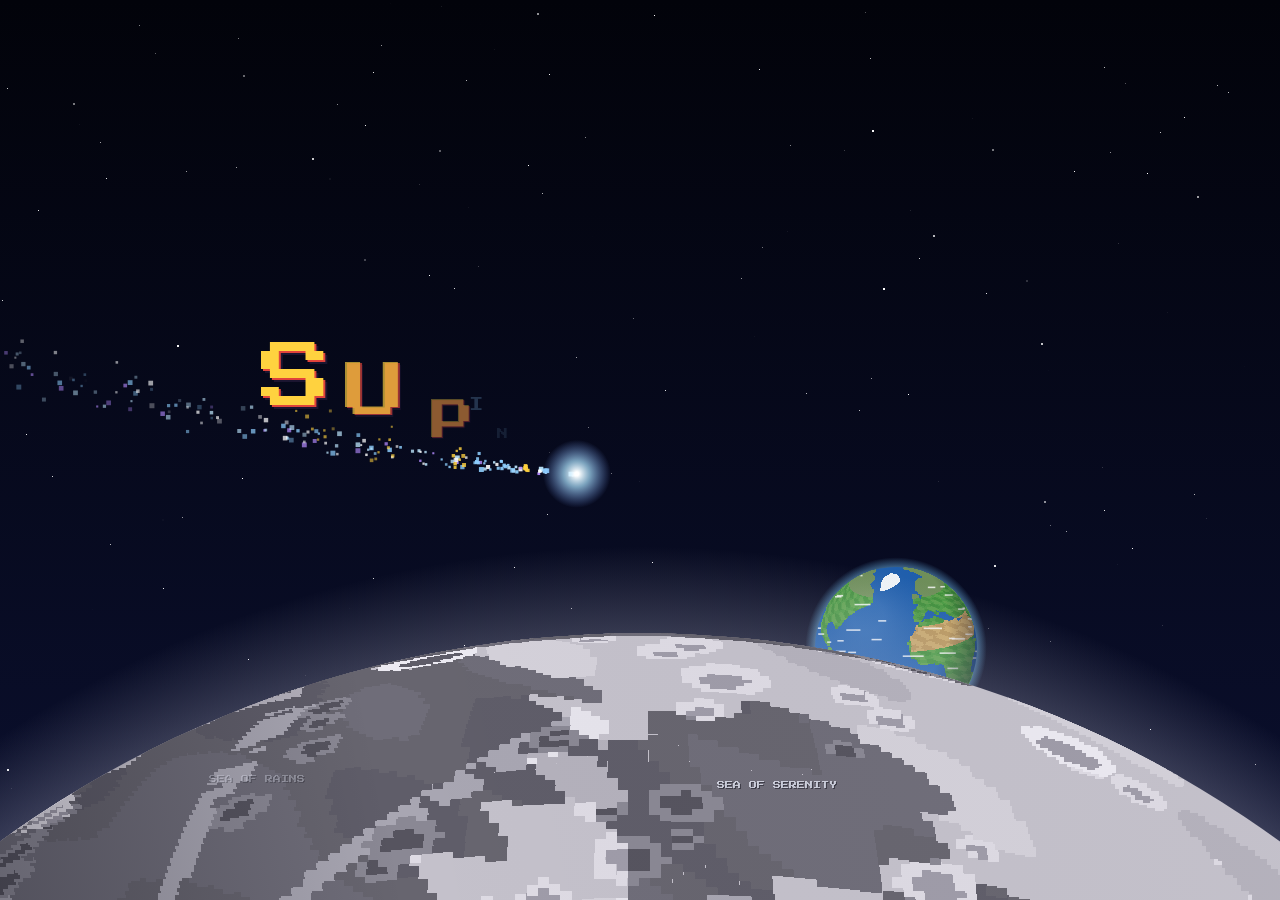
==== index.html @ 051fd98f "Publish e1fc094 from main" ====
<!doctype html>
<html lang="en">
<head>
<meta charset="utf-8">
<meta name="viewport" content="width=device-width, initial-scale=1, maximum-scale=1, user-scalable=no, viewport-fit=cover">
<meta name="theme-color" content="#0b0f26">
<meta name="apple-mobile-web-app-capable" content="yes">
<meta name="mobile-web-app-capable" content="yes">
<meta name="apple-mobile-web-app-status-bar-style" content="black-translucent">
<meta name="apple-mobile-web-app-title" content="SuperTramp">
<link rel="manifest" href="manifest.webmanifest">
<link rel="icon" href="icons/icon.svg" type="image/svg+xml">
<link rel="apple-touch-icon" href="icons/icon-180.png">
<title>Interstellar SuperTramp</title>
<link rel="preconnect" href="https://fonts.googleapis.com">
<link rel="preconnect" href="https://fonts.gstatic.com" crossorigin>
<link rel="stylesheet" href="https://fonts.googleapis.com/css2?family=Press+Start+2P&family=VT323&display=swap">
<link rel="stylesheet" href="style.css?v=e1fc094">
</head>
<body>
<canvas id="game" tabindex="0" aria-label="Interstellar SuperTramp game"></canvas>

<div class="hud">
  <div class="hud-block">
    <div class="scoreline"><span class="score" id="score">0</span> <span class="mult" id="mult">x1</span></div>
    <div class="alt" id="alt">0 m</div>
    <div class="layer" id="layer">On the ground</div>
  </div>
  <div class="hud-block">
    <div class="stars" id="stars">★ 0 / 0</div>
    <div class="toggles">
      <button id="music" type="button" aria-pressed="true">MUSIC ON</button>
      <button id="sfx" type="button" aria-pressed="true">SFX ON</button>
      <button id="tilt" type="button" aria-pressed="false" hidden>TILT OFF</button>
      <button id="stop" type="button" title="Stop here and record your score (Esc)">STOP</button>
    </div>
  </div>
</div>

<div class="toast" id="toast" hidden></div>
<button class="secret-star" id="secret-star" type="button" aria-label="A shooting star" hidden></button>
<button class="conspiracy-tag" id="conspiracy-tag" type="button" hidden>👁 CONSPIRACY MODE ON <span>tap to switch off</span></button>

<div class="overlay" id="title">
  <div class="card">
    <h1 class="logo" aria-label="Interstellar SuperTramp">
      <span class="logo-top" aria-hidden="true"><i>✦</i> INTERSTELLAR <i>✦</i></span>
      <span class="logo-main" aria-hidden="true"><span style="--i:0">S</span><span style="--i:1">U</span><span style="--i:2">P</span><span style="--i:3">E</span><span style="--i:4">R</span><span style="--i:5">T</span><span style="--i:6">R</span><span style="--i:7">A</span><span style="--i:8">M</span><span style="--i:9">P</span><canvas id="logo-tramp" width="36" height="48"></canvas></span>
    </h1>
    <p class="press-start" aria-hidden="true"><span class="ps-touch">PICK A MODE TO START</span><span class="ps-keys">PICK A MODE OR PRESS SPACE</span></p>
    <div class="modes">
      <button class="mode" type="button" data-mode="checkpoint">
        <span class="mode-name">Checkpoint</span>
        <span class="mode-desc">Green flags catch you when you miss.</span>
        <span class="mode-best" id="bests-checkpoint">No runs yet.</span>
      </button>
      <button class="mode uber" type="button" data-mode="uber">
        <span class="mode-name">Uber Tramp</span>
        <span class="mode-desc">No checkpoints. One miss and it's back to Earth.</span>
        <span class="mode-best" id="bests-uber">No runs yet.</span>
      </button>
    </div>
    <div class="title-board" id="title-board" hidden>
      <div class="tb-head">Top scores · <span id="tb-mode">Checkpoint</span></div>
      <ol class="board-list compact" id="tb-list"></ol>
    </div>
    <button id="l2-start" class="level2" type="button" hidden>Level 2: start on the Moon<span>Mars or Venus?</span></button>
    <button id="l3-start" class="level2" type="button">Level 3: start on Mars<span>Out to the asteroid belt</span></button>
    <button id="l4-start" class="level2" type="button">Level 4: start on Venus<span>Through the solar storms to Mercury</span></button>
    <button id="l5-start" class="level2" type="button">Level 5: start in the belt<span>Flat out for Jupiter and Europa</span></button>
    <button id="l6-start" class="level2" type="button" hidden>Secret: the hollow Earth<span>Climb out through seven caverns</span></button>
    <button id="belt-start" class="level2" type="button">Straight to the asteroid belt<span>Skip ahead to the turn</span></button>
    <button id="l7-start" class="level2" type="button">Level 7: start on Europa<span>Hitch a ride to Saturn, jump the rings to Titan</span></button>
    <button id="jupiter-start" class="level2" type="button">The Jupiter run<span>Mass driver, straight through Jupiter, on to Europa</span></button>
    <button id="open-board" class="secondary" type="button" hidden>Full scoreboard</button>
    <p>The world turns under your feet. Hop on a trampoline and bounce from cloud to balloon to satellite, all the way to the Moon.</p>
    <p>Grab <span class="geom-word">green geoms</span> to grow your score multiplier. A miss resets it. When the arrow under your feet turns <span class="go">green and points down</span>, you're lined up to land.</p>
    <p class="keys"><kbd>←</kbd> <kbd>→</kbd> walk and steer: walk up to a trampoline and you hop on. On a phone: the buttons, or TILT.</p>
  </div>
</div>

<div class="overlay" id="won" hidden>
  <div class="card">
    <h1 id="won-title">You made it to <span id="won-dest">the Moon</span></h1>
    <p class="won-mode" id="won-mode"></p>
    <p class="won-score"><span id="won-score">0</span> <b id="won-score-new" hidden>NEW BEST</b></p>
    <p id="won-stats">384,400 km from home, one bounce at a time.</p>
    <div class="medals" id="medals"></div>
    <div class="post" id="post" hidden>
      <label for="post-name" id="post-label">Your name on the scoreboard</label>
      <div class="post-row">
        <input id="post-name" type="text" maxlength="16" autocomplete="nickname" spellcheck="false">
        <button id="post-btn" type="button">Post score</button>
      </div>
      <button id="post-gh" class="linkish" type="button" hidden>Or post with your GitHub account</button>
    </div>
    <p class="post-status" id="post-status" hidden></p>
    <button id="post-skip" class="linkish skip" type="button" hidden>Skip, don't post my score</button>
    <div class="won-actions" id="won-actions">
      <button id="carry-on" class="level2" type="button" hidden>Carry on<span>Back where you were, score and all</span></button>
      <button id="to-l2" class="level2" type="button" hidden>On to Mars or Venus<span>Level 2, score carried on</span></button>
      <button id="to-l3" class="level2" type="button" hidden>On to the asteroid belt<span>Level 3, score carried on</span></button>
      <button id="to-l4" class="level2" type="button" hidden>On to Mercury<span>Level 4, score carried on</span></button>
      <button id="to-l5" class="level2" type="button" hidden>On to Jupiter<span>Level 5, score carried on</span></button>
      <button id="to-l7" class="level2" type="button" hidden>On to Saturn<span>Level 7, score carried on</span></button>
      <button id="to-surface" class="level2" type="button" hidden>Back up to the Moon<span>Level 1, score carried on</span></button>
      <button id="again" type="button">Bounce again</button>
      <button id="change-mode" class="secondary" type="button">Change mode</button>
      <button id="won-board" class="secondary" type="button" hidden>Scoreboard</button>
    </div>
  </div>
</div>

<div class="overlay" id="board" hidden>
  <div class="card">
    <h1>Score<span>board</span></h1>
    <p class="board-where" id="board-where"></p>
    <div class="tabs" role="tablist" aria-label="Mode">
      <button type="button" class="tab" role="tab" data-board="checkpoint" aria-selected="true">Checkpoint</button>
      <button type="button" class="tab" role="tab" data-board="uber" aria-selected="false">Uber Tramp</button>
    </div>
    <ol class="board-list" id="board-list"></ol>
    <button id="close-board" type="button">Back</button>
  </div>
</div>

<div class="pad" aria-label="Touch controls">
  <button type="button" data-key="left" aria-label="Walk left">◀</button>
  <button type="button" data-key="right" aria-label="Walk right">▶</button>
</div>

<script src="scoreboard-config.js?v=e1fc094"></script>
<script src="scoreboard.js?v=e1fc094"></script>
<script src="audio.js?v=e1fc094"></script>
<script src="game.js?v=e1fc094"></script>
<script>
  // Play offline once the game has been opened (on the public site only)
  if ('serviceWorker' in navigator && /github\.io$|^localhost$|^127\.0\.0\.1$/.test(location.hostname)) {
    window.addEventListener('load', () => navigator.serviceWorker.register('sw.js').catch(() => {}));
  }
</script>
</body>
</html>
---- style.css ----
/* Layout: full-bleed canvas world; HUD pinned to the corners; overlays centred over the game. */
:root {
  --night: #0b0f26;
  --panel: rgba(11, 15, 38, 0.82);
  --ink: #eef1ff;
  --muted: #a9b0d6;
  --star: #ffd23f;
  --go: #52e07a;
  --warn: #ffab3d;
  --display: "Press Start 2P", "Courier New", monospace;
  --body: "VT323", "Courier New", monospace;
  color-scheme: dark;
}

[hidden] { display: none !important; }
html, body { height: 100%; overscroll-behavior: none; }
body {
  margin: 0;
  background: var(--night);
  color: var(--ink);
  font-family: var(--body);
  overflow: hidden;
  touch-action: none;
  -webkit-touch-callout: none;
  -webkit-user-select: none;
  user-select: none;
}

#game {
  position: fixed;
  inset: 0;
  width: 100%;
  height: 100%;
  display: block;
  image-rendering: pixelated;
}

.hud {
  position: fixed;
  top: calc(env(safe-area-inset-top, 0px) + 12px);
  left: 16px;
  right: 16px;
  display: flex;
  justify-content: space-between;
  align-items: flex-start;
  gap: 12px;
  pointer-events: none;
}
.hud-block { display: grid; gap: 6px; }
.alt {
  font-family: var(--display);
  font-size: 18px;
  font-variant-numeric: tabular-nums;
  text-shadow: 2px 2px 0 var(--night);
}
.layer {
  font-size: 20px;
  color: var(--muted);
  text-shadow: 2px 2px 0 var(--night);
}
.stars {
  transform-origin: right center;
  font-family: var(--display);
  font-size: 14px;
  color: var(--star);
  text-align: right;
  text-shadow: 2px 2px 0 var(--night);
  font-variant-numeric: tabular-nums;
}
.toggles { display: flex; gap: 6px; justify-content: flex-end; flex-wrap: wrap; }
.stars.pop { animation: starpop 0.35s ease-out; }
@keyframes starpop { 0% { transform: scale(1); } 40% { transform: scale(1.35); } 100% { transform: scale(1); } }
.hud button {
  pointer-events: auto;
  justify-self: end;
  font-family: var(--display);
  font-size: 9px;
  letter-spacing: 0.05em;
  color: var(--ink);
  background: var(--panel);
  border: 2px solid var(--muted);
  padding: 6px 8px;
  cursor: pointer;
}
.hud button:focus-visible, .overlay button:focus-visible, .pad button:focus-visible {
  outline: 3px solid var(--star);
  outline-offset: 2px;
}

.toast {
  position: fixed;
  left: 50%;
  bottom: calc(env(safe-area-inset-bottom, 0px) + 24px);
  transform: translateX(-50%);
  max-width: min(440px, calc(100% - 32px));
  padding: 8px 14px;
  background: var(--panel);
  border: 2px solid var(--star);
  font-size: 22px;
  line-height: 1.1;
  text-align: center;
  text-wrap: balance;
  pointer-events: none;
  transition: opacity 0.4s;
}

.overlay {
  position: fixed;
  inset: 0;
  display: grid;
  place-items: center;
  padding-inline: 16px;
  overflow-y: auto;
  background: rgba(11, 15, 38, 0.45);
}
.card {
  max-width: 460px;
  width: 100%;
  background: var(--panel);
  border: 3px solid var(--ink);
  box-shadow: 6px 6px 0 rgba(0, 0, 0, 0.5);
  padding: 22px 22px 20px;
  display: grid;
  gap: 14px;
}
.card h1 {
  margin: 0;
  font-family: var(--display);
  font-size: clamp(16px, 5vw, 24px);
  line-height: 1.35;
  text-wrap: balance;
}
.card h1 span { color: var(--star); }
.card p { margin: 0; font-size: 22px; line-height: 1.15; color: var(--ink); }
.card .keys { color: var(--muted); }
.card kbd {
  font-family: var(--display);
  font-size: 10px;
  padding: 2px 5px;
  border: 2px solid var(--muted);
  color: var(--ink);
}
.card .go { color: var(--go); }
.card button {
  justify-self: start;
  font-family: var(--display);
  font-size: 13px;
  padding: 12px 16px;
  color: var(--night);
  background: var(--star);
  border: 0;
  box-shadow: 4px 4px 0 var(--ink);
  cursor: pointer;
}
.card button:active { transform: translate(2px, 2px); box-shadow: 2px 2px 0 var(--ink); }

.pad {
  position: fixed;
  left: 16px;
  right: 16px;
  bottom: calc(env(safe-area-inset-bottom, 0px) + 16px);
  display: none;
  justify-content: space-between;
  gap: 12px;
}
.pad button {
  width: 72px;
  height: 72px;
  font-family: var(--display);
  font-size: 18px;
  color: var(--ink);
  background: var(--panel);
  border: 3px solid var(--muted);
  touch-action: none;
}
.hud button[aria-pressed="false"] { color: var(--muted); border-style: dashed; }
.pad button.on { border-color: var(--star); color: var(--star); }
/* Intro and menu entrance */
body.intro .hud, body.intro .toast { opacity: 0; pointer-events: none; }
.hud { transition: opacity 0.6s; }
.overlay.fade-in { animation: fadein 0.8s ease-out both; }
.overlay.fade-in .card { animation: cardin 0.8s cubic-bezier(0.3, 1.4, 0.5, 1) both; }
@keyframes fadein { from { opacity: 0; } }
@keyframes cardin { from { transform: translateY(40px) scale(0.96); } }
/* Stars streaming past behind the menu card */
#title .card { position: relative; overflow: hidden; isolation: isolate; }
#title .card::before {
  content: ""; position: absolute; inset: -50%; z-index: -1; pointer-events: none;
  background-image:
    radial-gradient(1px 1px at 10% 20%, rgba(255,255,255,0.8) 50%, transparent 51%),
    radial-gradient(1.5px 1.5px at 60% 70%, rgba(190,230,255,0.8) 50%, transparent 51%),
    radial-gradient(1px 1px at 80% 10%, rgba(255,255,255,0.6) 50%, transparent 51%),
    radial-gradient(2px 2px at 30% 85%, rgba(255,230,160,0.7) 50%, transparent 51%),
    radial-gradient(1px 1px at 45% 45%, rgba(255,255,255,0.7) 50%, transparent 51%);
  background-size: 180px 180px, 260px 260px, 140px 140px, 320px 320px, 210px 210px;
  animation: starrush 6s linear infinite;
}
@keyframes starrush { to { background-position: -180px 180px, -260px 260px, -140px 140px, -320px 320px, -210px 210px; } }

/* Title logo: each letter of SUPERTRAMP takes its turn on the trampoline */
.card h1.logo span { color: inherit; }
.card h1.logo .logo-top { color: #8fd0ff; }
.card h1.logo .logo-top i { color: var(--star); }
.card h1.logo .logo-main { color: var(--star); }
.card h1.logo .logo-main span:nth-child(n+6) { color: #eef1ff; }
.card h1.logo .logo-tag { color: var(--muted); font-weight: normal; }
.card h1.logo .logo-top { font-weight: normal; }
.card .geom-word { color: #6dff7a; }
#title .card { gap: 12px; }
#title .card p { font-size: 20px; }
@media (max-width: 480px) { #title .card p { font-size: 17px; } #title .card { gap: 10px; } .logo-tag { font-size: 16px; } }
@media (pointer: coarse) { #title .card .keys { display: none; } }
.card h1.logo { display: grid; justify-items: center; gap: 8px; margin: 0 0 4px; text-align: center; }
.logo-top { font-family: var(--display); font-size: 11px; letter-spacing: 0.5em; color: #8fd0ff; padding-left: 0.5em; }
.logo-top i { font-style: normal; color: var(--star); display: inline-block; animation: twinkle 1.6s ease-in-out infinite; }
.logo-top i:last-child { animation-delay: 0.8s; }
.logo-main { position: relative; display: flex; justify-content: center; font-family: var(--display); font-size: clamp(22px, 7.4vw, 36px); line-height: 1; color: var(--star); padding-top: 66px; }
.logo-main span {
  display: inline-block;
  transform-origin: 50% 100%;
  text-shadow: 2px 2px 0 #e0433b, 4px 4px 0 #1b1530, 5px 5px 0 rgba(0, 0, 0, 0.4);
  animation: dropin 0.7s cubic-bezier(0.3, 1.6, 0.5, 1) backwards;
  animation-delay: calc(0.2s + var(--i) * 0.07s);
}
/* A letter the tramp just landed on */
.card h1.logo .logo-main span.squash { animation: squash 0.5s ease-out; color: #6dff7a; }
#logo-tramp { position: absolute; left: 0; top: 0; width: 36px; height: 48px; image-rendering: pixelated; pointer-events: none; }
.logo-tag { font-family: var(--body); font-size: 19px; color: var(--muted); }
.press-start { margin: 0; text-align: center; font-family: var(--display); font-size: 11px; letter-spacing: 0.12em; color: var(--star); animation: blink 1.1s steps(2, start) infinite; }
.press-start .ps-keys { display: inline; }
.press-start .ps-touch { display: none; }
@media (pointer: coarse) { .press-start .ps-keys { display: none; } .press-start .ps-touch { display: inline; } }
@keyframes blink { to { visibility: hidden; } }
@keyframes dropin {
  0% { transform: translateY(-80px) scale(1, 1.3); opacity: 0; }
  60% { transform: translateY(0) scale(1.25, 0.7); opacity: 1; }
  80% { transform: translateY(-6px) scale(0.95, 1.08); }
  100% { transform: translateY(0) scale(1, 1); }
}
@keyframes squash {
  0% { transform: scale(1.35, 0.6); }
  35% { transform: translateY(-8px) scale(0.9, 1.15); }
  65% { transform: translateY(0) scale(1.08, 0.92); }
  100% { transform: none; }
}
@keyframes twinkle { 0%, 100% { opacity: 1; transform: scale(1) rotate(0); } 50% { opacity: 0.35; transform: scale(0.7) rotate(45deg); } }
/* The title's small character animations stay on even with reduced motion; screen shake and speed lines are what that setting turns off. */

/* Score and multiplier (Geometry Wars style) */
.scoreline { display: flex; align-items: baseline; gap: 10px; text-shadow: 2px 2px 0 var(--night); }
.score { font-family: var(--display); font-size: 20px; color: var(--ink); font-variant-numeric: tabular-nums; }
.mult { font-family: var(--display); font-size: 16px; color: #6dff7a; display: inline-block; transform-origin: left center; }
.mult.bump { animation: multbump 0.3s ease-out; }
@keyframes multbump { 0% { transform: scale(1); } 40% { transform: scale(1.5); } 100% { transform: scale(1); } }
.card .won-score { font-family: var(--display); font-size: 26px; color: var(--ink); }
.card .won-score b { font-size: 10px; font-weight: normal; color: var(--go); vertical-align: middle; }
.title-board { display: grid; gap: 6px; }
.tb-head { font-family: var(--display); font-size: 10px; letter-spacing: 0.06em; color: #6dff7a; text-transform: uppercase; }
.board-list.compact li { font-size: 19px; padding: 0 6px; }

/* Mode picker */
.modes { display: grid; grid-template-columns: repeat(2, minmax(0, 1fr)); gap: 12px; }
.card .modes .mode {
  display: grid; gap: 6px; align-content: start; text-align: left;
  padding: 12px; min-width: 0;
  font-family: var(--body);
  color: var(--night); background: var(--star);
  box-shadow: 4px 4px 0 var(--ink);
}
.card .modes .mode.uber { color: var(--ink); background: #c7362f; }
.card .modes .mode.last { outline: 3px dashed var(--ink); outline-offset: 3px; }
.mode .mode-name { font-family: var(--display); font-size: 12px; }
.mode .mode-desc { font-size: 18px; line-height: 1.05; }
.mode .mode-best { font-size: 16px; line-height: 1.1; opacity: 0.85; }
.mode .mode-best b { font-weight: normal; text-decoration: underline; }
.card .won-mode { font-family: var(--display); font-size: 10px; letter-spacing: 0.08em; color: var(--muted); text-transform: uppercase; }
.won-actions { display: flex; gap: 12px; flex-wrap: wrap; }
.card .won-actions .secondary { color: var(--ink); background: transparent; border: 3px solid var(--ink); box-shadow: none; }

/* Scoreboard */
.card #open-board { justify-self: start; }
.card .secondary { color: var(--ink); background: transparent; border: 3px solid var(--ink); box-shadow: none; }
.board-where { color: var(--muted); }
.tabs { display: flex; gap: 8px; }
.card .tabs .tab { font-size: 10px; padding: 8px 10px; color: var(--muted); background: transparent; border: 2px dashed var(--muted); box-shadow: none; }
.card .tabs .tab[aria-selected="true"] { color: var(--night); background: var(--star); border: 2px solid var(--star); }
.board-list { margin: 0; padding: 0; list-style: none; display: grid; gap: 4px; max-height: 50vh; overflow-y: auto; }
.board-list li { display: grid; grid-template-columns: 2.2em minmax(0, 1fr) auto auto; gap: 10px; align-items: baseline; font-size: 21px; padding: 2px 6px; font-variant-numeric: tabular-nums; }
.board-list li.me { background: rgba(255, 210, 63, 0.15); outline: 2px solid var(--star); }
.board-list .rank { font-family: var(--display); font-size: 10px; color: var(--star); }
.board-list .who { overflow: hidden; text-overflow: ellipsis; white-space: nowrap; }
.board-list .stars-col { color: var(--star); }
.board-list li.note { display: block; color: var(--muted); }
.post { display: grid; gap: 6px; }
.post label { font-size: 19px; color: var(--muted); }
.post-row { display: flex; gap: 8px; flex-wrap: wrap; }
.post-row input {
  -webkit-user-select: text; user-select: text; touch-action: manipulation;
  flex: 1 1 10em; min-width: 0;
  font-family: var(--body); font-size: 22px;
  color: var(--ink); background: var(--night);
  border: 2px solid var(--muted); padding: 6px 8px;
}
.post-row input:focus-visible { outline: 3px solid var(--star); outline-offset: 1px; }
.card .post-row button { padding: 8px 12px; font-size: 11px; }
.card .post-status { color: var(--go); }
.card .skip { justify-self: start; padding: 0; font-family: var(--body); font-size: 17px; color: var(--muted); background: none; border: 0; box-shadow: none; text-decoration: underline; }
.card .post .linkish { justify-self: start; padding: 0; font-family: var(--body); font-size: 18px; color: var(--muted); background: none; border: 0; box-shadow: none; text-decoration: underline; }

/* Records and medals */
.card .bests { font-size: 19px; color: var(--muted); }
.card .bests b { color: var(--star); font-weight: normal; }
.medals { display: grid; grid-template-columns: repeat(3, minmax(0, 1fr)); gap: 10px; }
.medal { display: grid; justify-items: center; align-content: start; gap: 4px; text-align: center; min-width: 0; }
.medal .disc {
  width: 34px; height: 34px;
  background: var(--medal, transparent);
  border: 3px solid var(--medal-edge, var(--muted));
  box-shadow: 3px 3px 0 rgba(0, 0, 0, 0.5);
  clip-path: polygon(30% 0, 70% 0, 100% 30%, 100% 70%, 70% 100%, 30% 100%, 0 70%, 0 30%);
}
.medal.none .disc { border-style: dashed; box-shadow: none; clip-path: none; border-radius: 50%; }
.medal.gold { --medal: #ffd23f; --medal-edge: #fff1a8; }
.medal.silver { --medal: #cfd6e6; --medal-edge: #ffffff; }
.medal.bronze { --medal: #d08a4a; --medal-edge: #f1b27a; }
.medal .m-label { font-family: var(--display); font-size: 9px; letter-spacing: 0.08em; color: var(--muted); text-transform: uppercase; }
.medal .m-value { font-size: 22px; font-variant-numeric: tabular-nums; }
.medal .m-value b { display: block; font-family: var(--display); font-size: 8px; font-weight: normal; color: var(--go); }
.medal .m-hint { font-size: 16px; color: var(--muted); line-height: 1; }

@media (pointer: coarse) {
  body.playing .pad { display: flex; }
  .toast { bottom: calc(env(safe-area-inset-bottom, 0px) + 104px); font-size: 19px; }
}
@media (max-width: 480px) {
  .card { padding: 18px 16px 16px; gap: 10px; }
  .card p { font-size: 19px; }
  .alt { font-size: 14px; }
  .layer { font-size: 18px; }
}

/* Short screens: phones in landscape */
@media (max-height: 500px) {
  .hud { top: calc(env(safe-area-inset-top, 0px) + 8px); left: max(16px, env(safe-area-inset-left, 0px)); right: max(16px, env(safe-area-inset-right, 0px)); }
  .alt { font-size: 13px; }
  .layer { font-size: 17px; }
  .score { font-size: 15px; }
  .mult { font-size: 12px; }
  .stars { font-size: 12px; }
  .hud button { font-size: 8px; padding: 5px 6px; }
  .pad { left: max(16px, env(safe-area-inset-left, 0px)); right: max(16px, env(safe-area-inset-right, 0px)); bottom: calc(env(safe-area-inset-bottom, 0px) + 10px); }
  .pad button { width: 58px; height: 58px; font-size: 15px; }
  .toast { bottom: calc(env(safe-area-inset-bottom, 0px) + 12px) !important; max-width: min(420px, calc(100% - 260px)); font-size: 17px !important; padding: 6px 10px; }
  .overlay { place-items: start center; padding-block: 12px; }
  .card { max-width: 620px; padding: 14px 16px; gap: 8px; }
  .card h1 { font-size: 16px; }
  .logo-main { font-size: 24px; padding-top: 52px; }
  #logo-tramp { width: 27px; height: 36px; }
  .logo-tag { font-size: 16px; }
  .card p { font-size: 17px; }
  .card button { padding: 10px 14px; font-size: 11px; }
  .card .modes .mode { padding: 8px 10px; }
  .mode .mode-desc { font-size: 16px; }
}
@media (max-width: 380px) { .modes { grid-template-columns: 1fr; } }

@media (prefers-reduced-motion: reduce) { .toast { transition: none; } .stars.pop, .mult.bump { animation: none; } }

/* Level 2: Moon to Mars or Venus */
.card button.level2 {
  display: grid;
  gap: 6px;
  text-align: left;
  color: var(--ink);
  background: linear-gradient(90deg, #c8553a, #b5523a 50%, #c9a04a);
}
.card button.level2 span { font-family: var(--body); font-size: 18px; opacity: 0.9; }
.won-actions .level2 { flex-basis: 100%; }

/* Secret: a shooting star crosses the title screen. Catch it for conspiracy mode. */
.secret-star {
  position: fixed; z-index: 30; left: 0; top: 0;
  width: 64px; height: 64px; margin: -32px 0 0 -32px; padding: 0;
  border: 0; background: transparent; cursor: pointer;
  animation: shoot 2.8s linear forwards;
}
.secret-star::before {
  content: ""; position: absolute; left: 26px; top: 26px; width: 12px; height: 12px; border-radius: 50%;
  background: #fff; box-shadow: 0 0 10px 4px rgba(191, 232, 255, 0.9), 0 0 24px 10px rgba(143, 208, 255, 0.4);
}
.secret-star::after {
  content: ""; position: absolute; left: -84px; top: 30px; width: 116px; height: 4px; border-radius: 2px;
  background: linear-gradient(90deg, rgba(143, 208, 255, 0), rgba(220, 240, 255, 0.95));
  transform-origin: right center; transform: rotate(14deg);
}
@keyframes shoot {
  from { transform: translate(-60px, 9vh); }
  to { transform: translate(calc(100vw + 120px), 33vh); }
}
.conspiracy-tag {
  position: fixed; z-index: 30; left: 12px; bottom: calc(env(safe-area-inset-bottom, 0px) + 12px);
  font-family: var(--display); font-size: 9px; line-height: 1.6; color: #8fff6a;
  background: rgba(6, 20, 8, 0.85); border: 2px solid #8fff6a; padding: 6px 8px; cursor: pointer; text-align: left;
}
.conspiracy-tag span { display: block; font-family: var(--body); font-size: 15px; color: #c9f5b8; }
body.conspiracy .card { border-color: #8fff6a; }
body.playing .conspiracy-tag { display: none; }
/* During the level 5 run, words go up top, out of your way */
body.run .toast { bottom: calc(env(safe-area-inset-bottom, 0px) + 6px) !important; font-size: 15px !important; line-height: 1.05; max-width: min(620px, calc(100% - 24px)); padding: 4px 10px; background: rgba(11, 15, 38, 0.6); border-width: 1px; }
@media (pointer: coarse) { body.run .toast { bottom: calc(env(safe-area-inset-bottom, 0px) + 94px) !important; } }

/* Stop and record your score: only while you're playing */
#stop { border-color: #ff8a7a; color: #ffd6d0; }
body:not(.playing) #stop { display: none; }
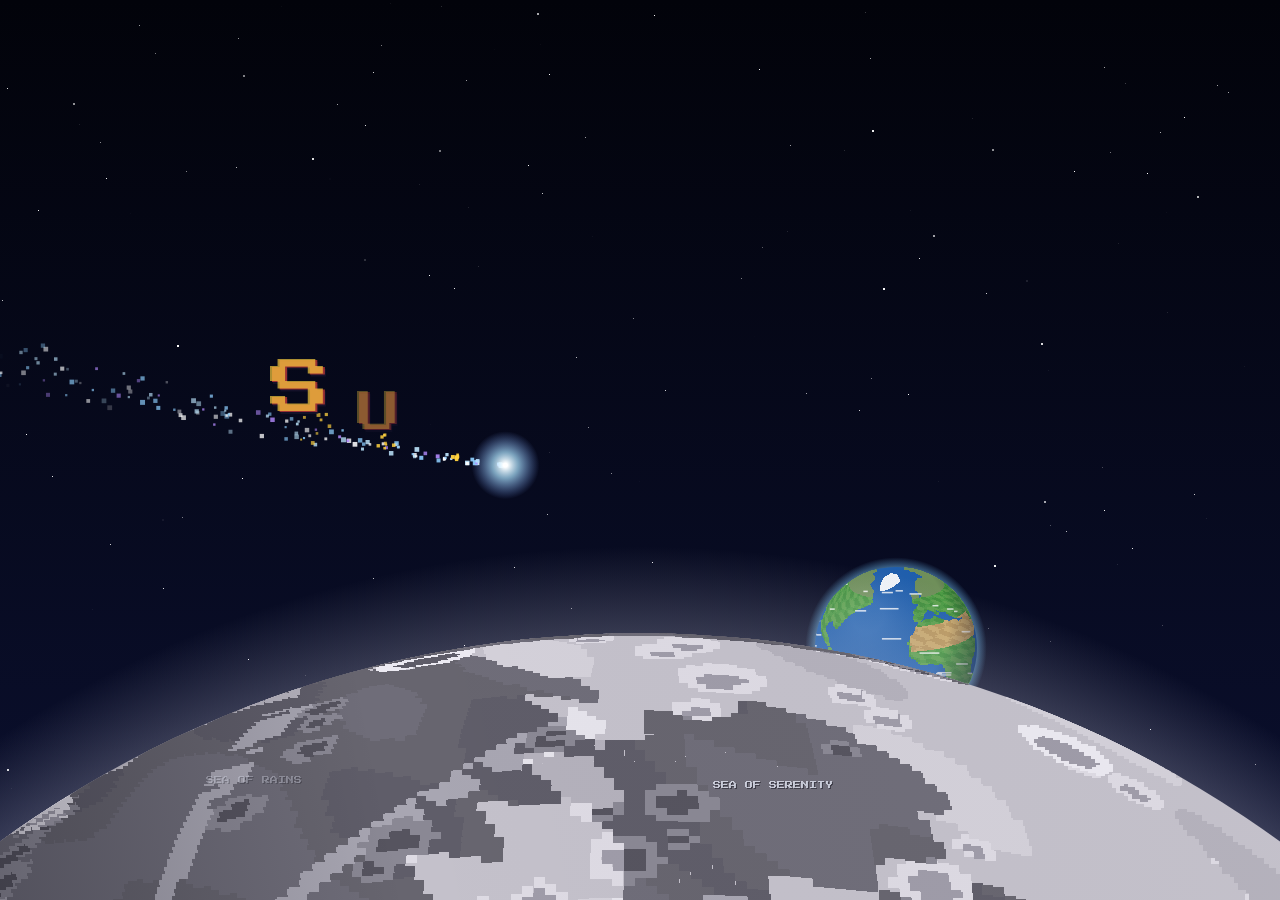
==== commit dc4e864d: "Publish 2e5c74c from main" ====
--- a/index.html
+++ b/index.html
@@ -15,7 +15,7 @@
 <link rel="preconnect" href="https://fonts.googleapis.com">
 <link rel="preconnect" href="https://fonts.gstatic.com" crossorigin>
 <link rel="stylesheet" href="https://fonts.googleapis.com/css2?family=Press+Start+2P&family=VT323&display=swap">
-<link rel="stylesheet" href="style.css?v=e1fc094">
+<link rel="stylesheet" href="style.css?v=2e5c74c">
 </head>
 <body>
 <canvas id="game" tabindex="0" aria-label="Interstellar SuperTramp game"></canvas>
@@ -70,7 +70,7 @@
     <button id="l5-start" class="level2" type="button">Level 5: start in the belt<span>Flat out for Jupiter and Europa</span></button>
     <button id="l6-start" class="level2" type="button" hidden>Secret: the hollow Earth<span>Climb out through seven caverns</span></button>
     <button id="belt-start" class="level2" type="button">Straight to the asteroid belt<span>Skip ahead to the turn</span></button>
-    <button id="l7-start" class="level2" type="button">Level 7: start on Europa<span>Hitch a ride to Saturn, jump the rings to Titan</span></button>
+    <button id="l7-start" class="level2" type="button">Level 7: start on Europa<span>Up from its seafloor, a ride to Saturn, skate the rings to Titan</span></button>
     <button id="jupiter-start" class="level2" type="button">The Jupiter run<span>Mass driver, straight through Jupiter, on to Europa</span></button>
     <button id="open-board" class="secondary" type="button" hidden>Full scoreboard</button>
     <p>The world turns under your feet. Hop on a trampoline and bounce from cloud to balloon to satellite, all the way to the Moon.</p>
@@ -129,10 +129,10 @@
   <button type="button" data-key="right" aria-label="Walk right">▶</button>
 </div>
 
-<script src="scoreboard-config.js?v=e1fc094"></script>
-<script src="scoreboard.js?v=e1fc094"></script>
-<script src="audio.js?v=e1fc094"></script>
-<script src="game.js?v=e1fc094"></script>
+<script src="scoreboard-config.js?v=2e5c74c"></script>
+<script src="scoreboard.js?v=2e5c74c"></script>
+<script src="audio.js?v=2e5c74c"></script>
+<script src="game.js?v=2e5c74c"></script>
 <script>
   // Play offline once the game has been opened (on the public site only)
   if ('serviceWorker' in navigator && /github\.io$|^localhost$|^127\.0\.0\.1$/.test(location.hostname)) {
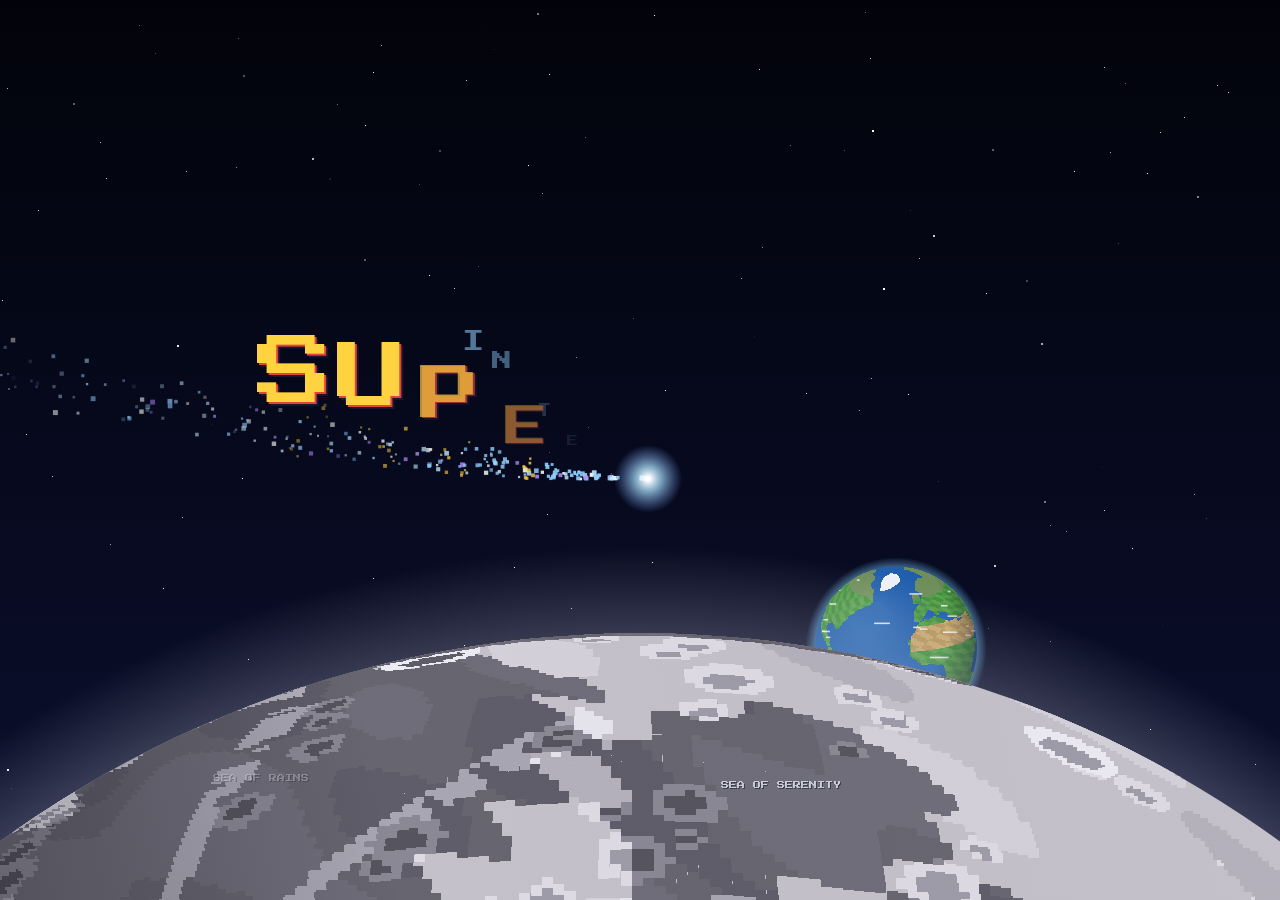
==== commit 97e89288: "Publish d4a9185 from main" ====
--- a/index.html
+++ b/index.html
@@ -15,7 +15,7 @@
 <link rel="preconnect" href="https://fonts.googleapis.com">
 <link rel="preconnect" href="https://fonts.gstatic.com" crossorigin>
 <link rel="stylesheet" href="https://fonts.googleapis.com/css2?family=Press+Start+2P&family=VT323&display=swap">
-<link rel="stylesheet" href="style.css?v=2e5c74c">
+<link rel="stylesheet" href="style.css?v=d4a9185">
 </head>
 <body>
 <canvas id="game" tabindex="0" aria-label="Interstellar SuperTramp game"></canvas>
@@ -129,10 +129,10 @@
   <button type="button" data-key="right" aria-label="Walk right">▶</button>
 </div>
 
-<script src="scoreboard-config.js?v=2e5c74c"></script>
-<script src="scoreboard.js?v=2e5c74c"></script>
-<script src="audio.js?v=2e5c74c"></script>
-<script src="game.js?v=2e5c74c"></script>
+<script src="scoreboard-config.js?v=d4a9185"></script>
+<script src="scoreboard.js?v=d4a9185"></script>
+<script src="audio.js?v=d4a9185"></script>
+<script src="game.js?v=d4a9185"></script>
 <script>
   // Play offline once the game has been opened (on the public site only)
   if ('serviceWorker' in navigator && /github\.io$|^localhost$|^127\.0\.0\.1$/.test(location.hostname)) {
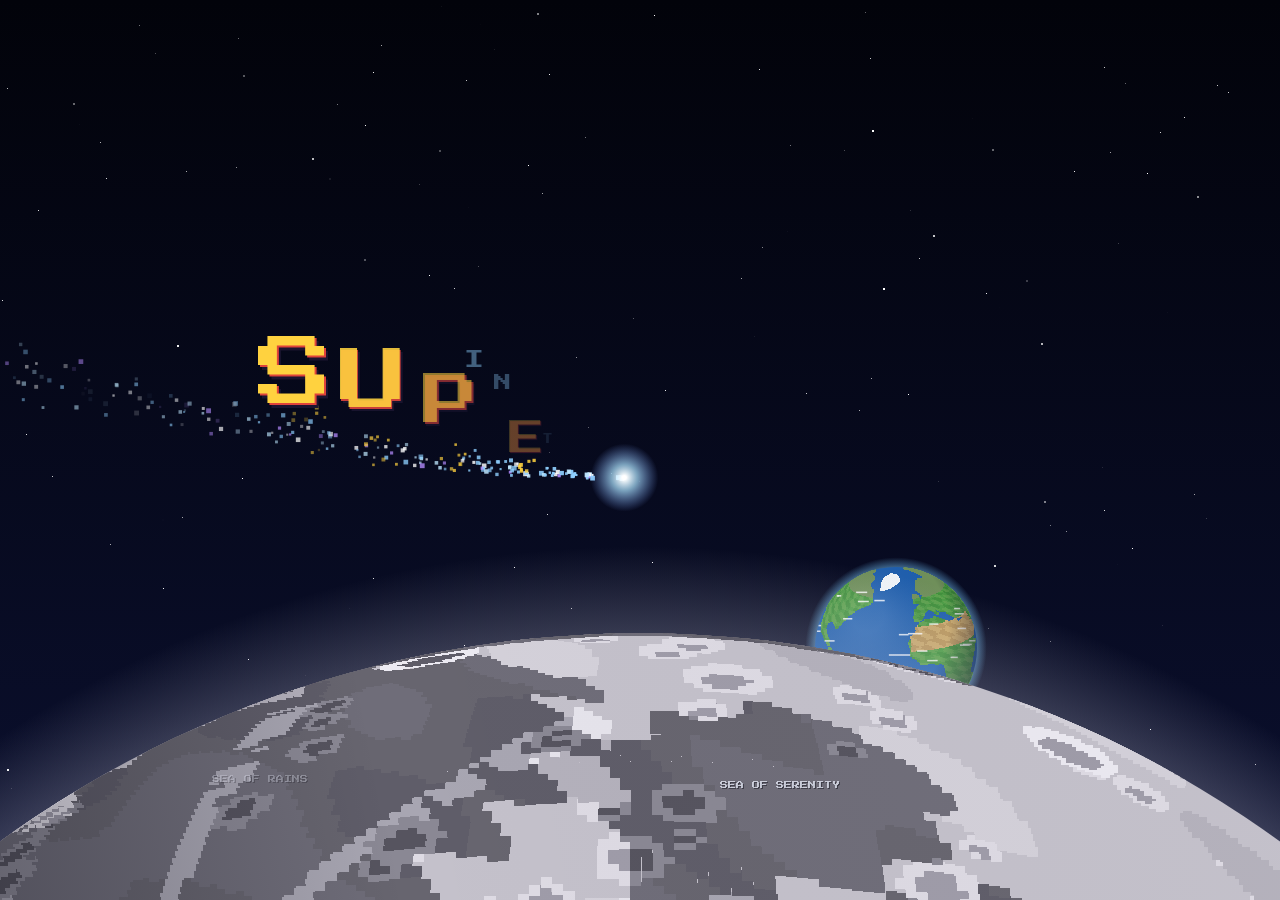
==== commit 66cc3b10: "Publish 6eb581a from main" ====
--- a/index.html
+++ b/index.html
@@ -15,7 +15,7 @@
 <link rel="preconnect" href="https://fonts.googleapis.com">
 <link rel="preconnect" href="https://fonts.gstatic.com" crossorigin>
 <link rel="stylesheet" href="https://fonts.googleapis.com/css2?family=Press+Start+2P&family=VT323&display=swap">
-<link rel="stylesheet" href="style.css?v=d4a9185">
+<link rel="stylesheet" href="style.css?v=6eb581a">
 </head>
 <body>
 <canvas id="game" tabindex="0" aria-label="Interstellar SuperTramp game"></canvas>
@@ -129,10 +129,10 @@
   <button type="button" data-key="right" aria-label="Walk right">▶</button>
 </div>
 
-<script src="scoreboard-config.js?v=d4a9185"></script>
-<script src="scoreboard.js?v=d4a9185"></script>
-<script src="audio.js?v=d4a9185"></script>
-<script src="game.js?v=d4a9185"></script>
+<script src="scoreboard-config.js?v=6eb581a"></script>
+<script src="scoreboard.js?v=6eb581a"></script>
+<script src="audio.js?v=6eb581a"></script>
+<script src="game.js?v=6eb581a"></script>
 <script>
   // Play offline once the game has been opened (on the public site only)
   if ('serviceWorker' in navigator && /github\.io$|^localhost$|^127\.0\.0\.1$/.test(location.hostname)) {
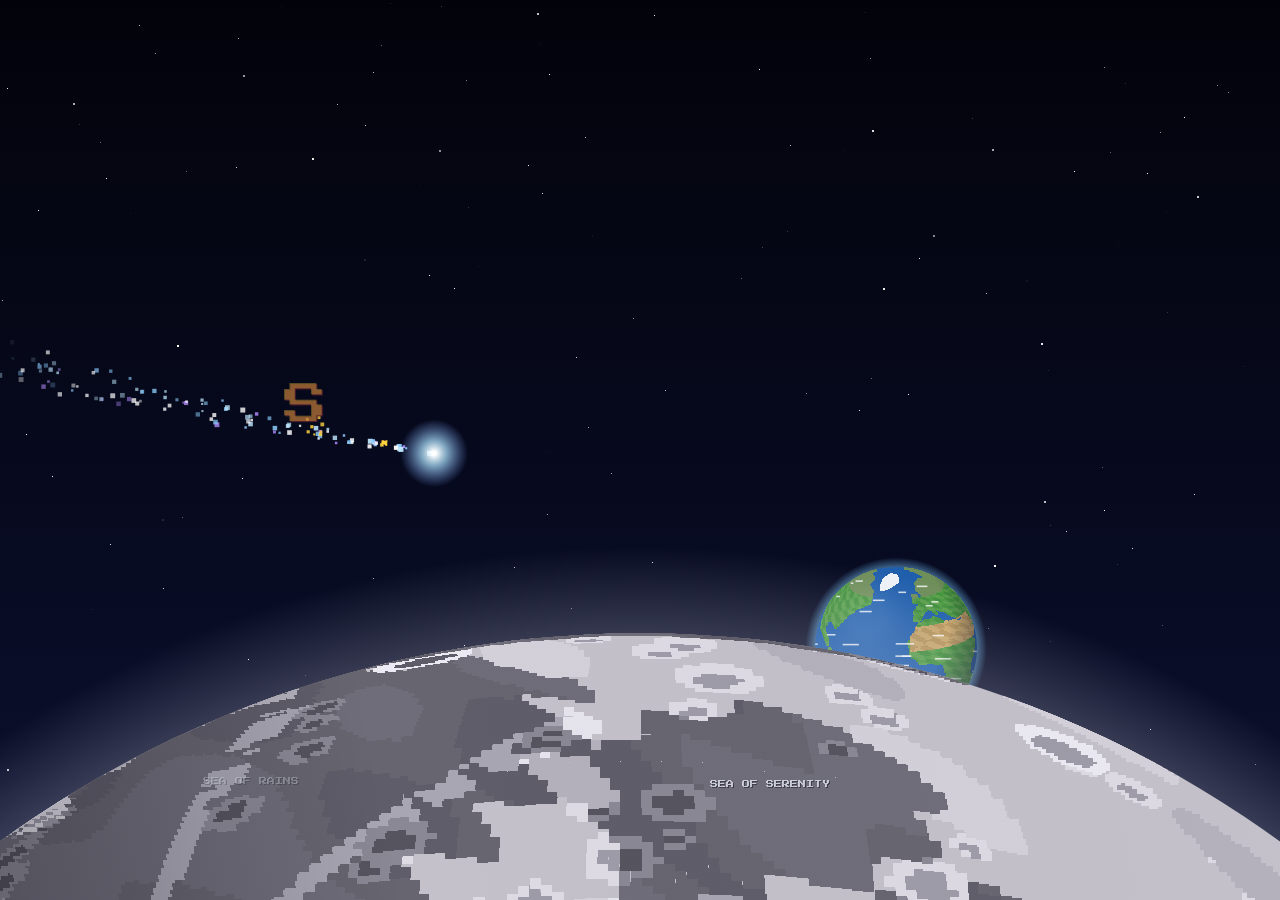
==== commit 9137720f: "Publish 305682e from main" ====
--- a/index.html
+++ b/index.html
@@ -15,7 +15,7 @@
 <link rel="preconnect" href="https://fonts.googleapis.com">
 <link rel="preconnect" href="https://fonts.gstatic.com" crossorigin>
 <link rel="stylesheet" href="https://fonts.googleapis.com/css2?family=Press+Start+2P&family=VT323&display=swap">
-<link rel="stylesheet" href="style.css?v=6eb581a">
+<link rel="stylesheet" href="style.css?v=305682e">
 </head>
 <body>
 <canvas id="game" tabindex="0" aria-label="Interstellar SuperTramp game"></canvas>
@@ -129,10 +129,10 @@
   <button type="button" data-key="right" aria-label="Walk right">▶</button>
 </div>
 
-<script src="scoreboard-config.js?v=6eb581a"></script>
-<script src="scoreboard.js?v=6eb581a"></script>
-<script src="audio.js?v=6eb581a"></script>
-<script src="game.js?v=6eb581a"></script>
+<script src="scoreboard-config.js?v=305682e"></script>
+<script src="scoreboard.js?v=305682e"></script>
+<script src="audio.js?v=305682e"></script>
+<script src="game.js?v=305682e"></script>
 <script>
   // Play offline once the game has been opened (on the public site only)
   if ('serviceWorker' in navigator && /github\.io$|^localhost$|^127\.0\.0\.1$/.test(location.hostname)) {
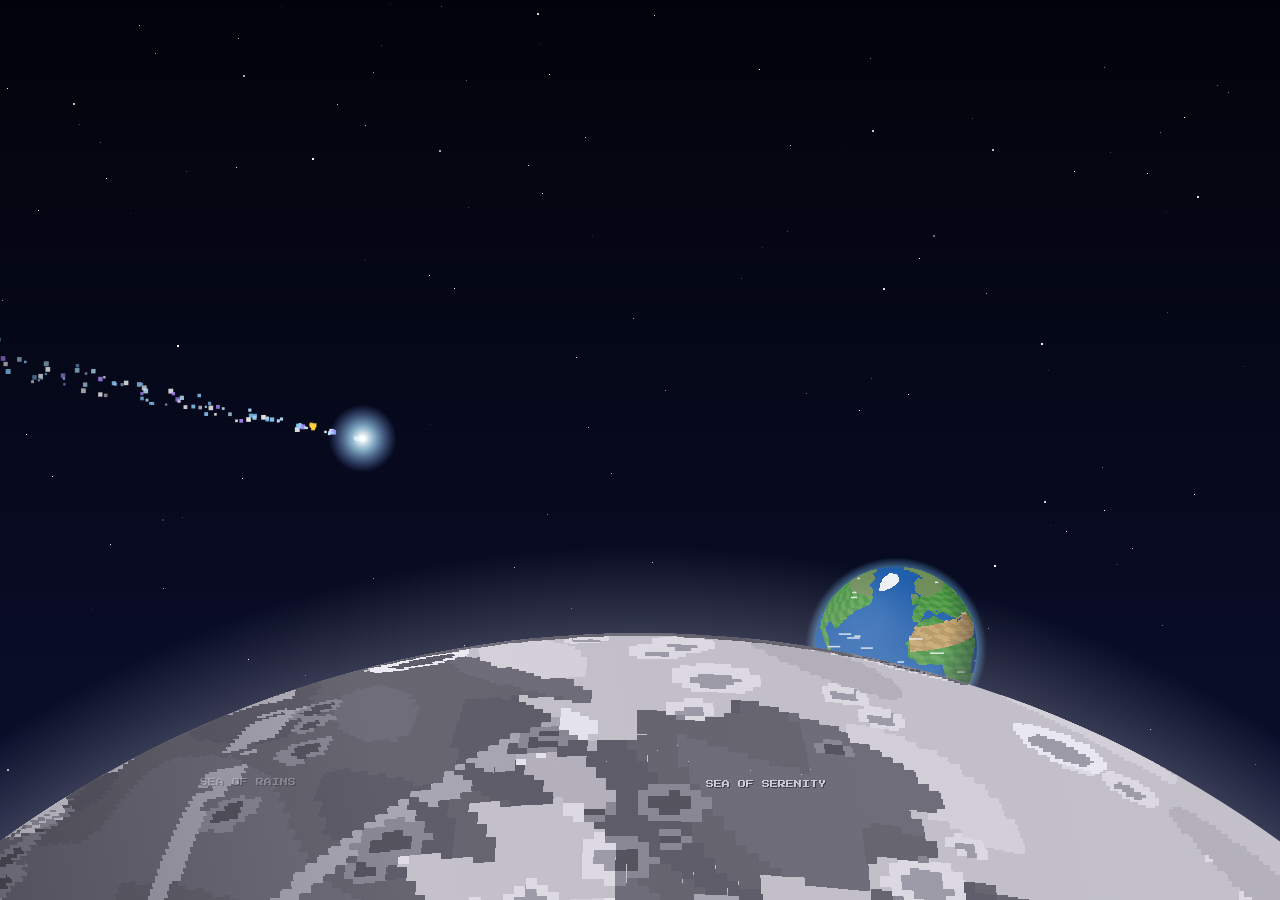
==== commit 1a4e4782: "Publish 357c41c from main" ====
--- a/index.html
+++ b/index.html
@@ -15,7 +15,7 @@
 <link rel="preconnect" href="https://fonts.googleapis.com">
 <link rel="preconnect" href="https://fonts.gstatic.com" crossorigin>
 <link rel="stylesheet" href="https://fonts.googleapis.com/css2?family=Press+Start+2P&family=VT323&display=swap">
-<link rel="stylesheet" href="style.css?v=305682e">
+<link rel="stylesheet" href="style.css?v=357c41c">
 </head>
 <body>
 <canvas id="game" tabindex="0" aria-label="Interstellar SuperTramp game"></canvas>
@@ -129,10 +129,10 @@
   <button type="button" data-key="right" aria-label="Walk right">▶</button>
 </div>
 
-<script src="scoreboard-config.js?v=305682e"></script>
-<script src="scoreboard.js?v=305682e"></script>
-<script src="audio.js?v=305682e"></script>
-<script src="game.js?v=305682e"></script>
+<script src="scoreboard-config.js?v=357c41c"></script>
+<script src="scoreboard.js?v=357c41c"></script>
+<script src="audio.js?v=357c41c"></script>
+<script src="game.js?v=357c41c"></script>
 <script>
   // Play offline once the game has been opened (on the public site only)
   if ('serviceWorker' in navigator && /github\.io$|^localhost$|^127\.0\.0\.1$/.test(location.hostname)) {
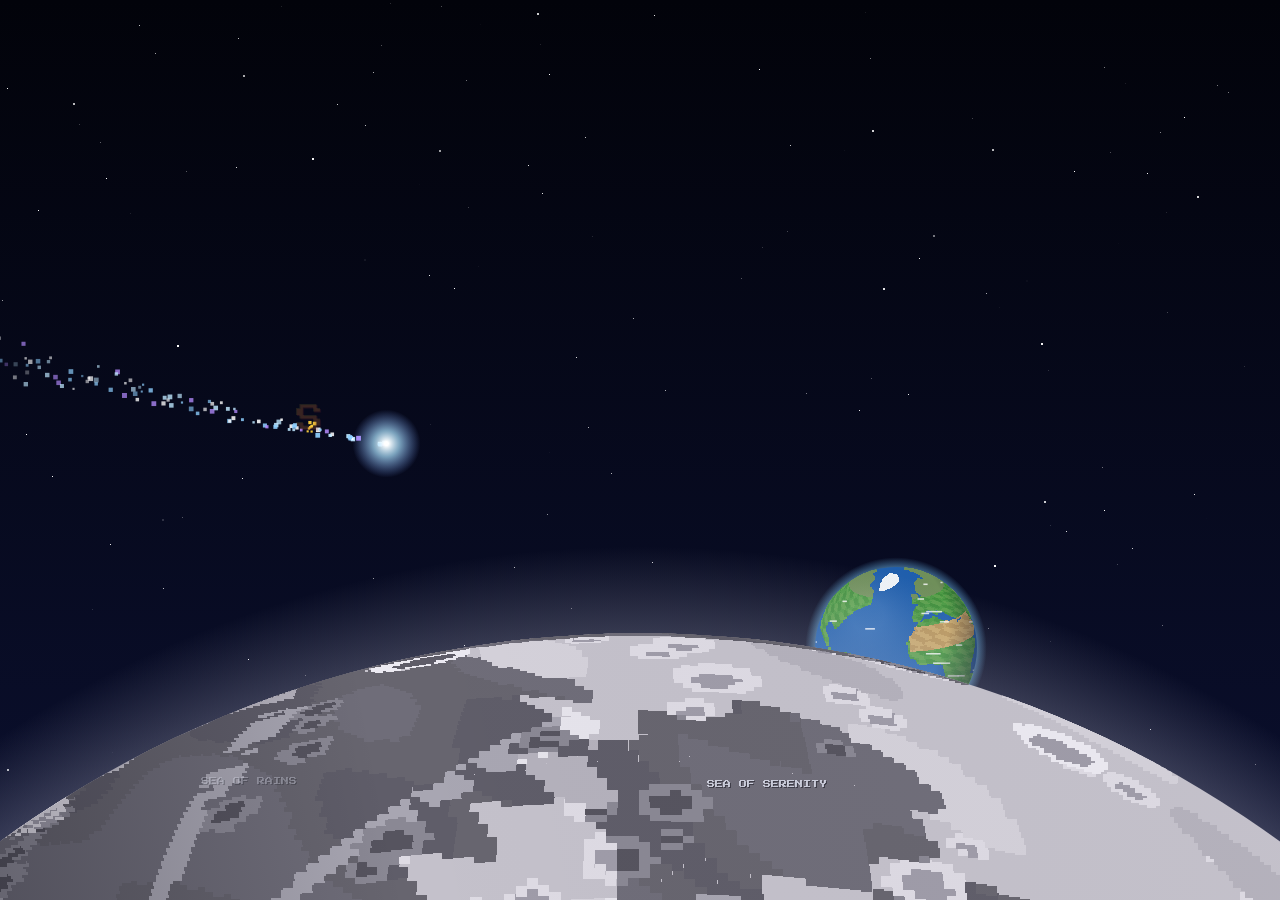
==== commit dd5e7ff6: "Publish b8c832c from main" ====
--- a/index.html
+++ b/index.html
@@ -15,7 +15,7 @@
 <link rel="preconnect" href="https://fonts.googleapis.com">
 <link rel="preconnect" href="https://fonts.gstatic.com" crossorigin>
 <link rel="stylesheet" href="https://fonts.googleapis.com/css2?family=Press+Start+2P&family=VT323&display=swap">
-<link rel="stylesheet" href="style.css?v=357c41c">
+<link rel="stylesheet" href="style.css?v=b8c832c">
 </head>
 <body>
 <canvas id="game" tabindex="0" aria-label="Interstellar SuperTramp game"></canvas>
@@ -70,7 +70,8 @@
     <button id="l5-start" class="level2" type="button">Level 5: start in the belt<span>Flat out for Jupiter and Europa</span></button>
     <button id="l6-start" class="level2" type="button" hidden>Secret: the hollow Earth<span>Climb out through seven caverns</span></button>
     <button id="belt-start" class="level2" type="button">Straight to the asteroid belt<span>Skip ahead to the turn</span></button>
-    <button id="l7-start" class="level2" type="button">Level 7: start on Europa<span>Up from its seafloor, a ride to Saturn, skate the rings to Titan</span></button>
+    <button id="l7-start" class="level2" type="button">Level 7: start on Europa<span>Up from its seafloor, and a ride to Saturn</span></button>
+    <button id="l8-start" class="level2" type="button">Level 8: Saturn's rings<span>Bounce out ring by ring as they turn, then the moons to Titan</span></button>
     <button id="jupiter-start" class="level2" type="button">The Jupiter run<span>Mass driver, straight through Jupiter, on to Europa</span></button>
     <button id="open-board" class="secondary" type="button" hidden>Full scoreboard</button>
     <p>The world turns under your feet. Hop on a trampoline and bounce from cloud to balloon to satellite, all the way to the Moon.</p>
@@ -129,10 +130,10 @@
   <button type="button" data-key="right" aria-label="Walk right">▶</button>
 </div>
 
-<script src="scoreboard-config.js?v=357c41c"></script>
-<script src="scoreboard.js?v=357c41c"></script>
-<script src="audio.js?v=357c41c"></script>
-<script src="game.js?v=357c41c"></script>
+<script src="scoreboard-config.js?v=b8c832c"></script>
+<script src="scoreboard.js?v=b8c832c"></script>
+<script src="audio.js?v=b8c832c"></script>
+<script src="game.js?v=b8c832c"></script>
 <script>
   // Play offline once the game has been opened (on the public site only)
   if ('serviceWorker' in navigator && /github\.io$|^localhost$|^127\.0\.0\.1$/.test(location.hostname)) {
--- a/style.css
+++ b/style.css
@@ -108,11 +108,14 @@
   position: fixed;
   inset: 0;
   display: grid;
-  place-items: center;
-  padding-inline: 16px;
+  /* Centred when it fits; when it's taller than the screen it starts at the
+     top and scrolls (centring would push its top out of reach) */
+  place-items: start center;
+  padding: 16px;
   overflow-y: auto;
   background: rgba(11, 15, 38, 0.45);
 }
+.overlay > .card { margin-block: auto; }
 .card {
   max-width: 460px;
   width: 100%;
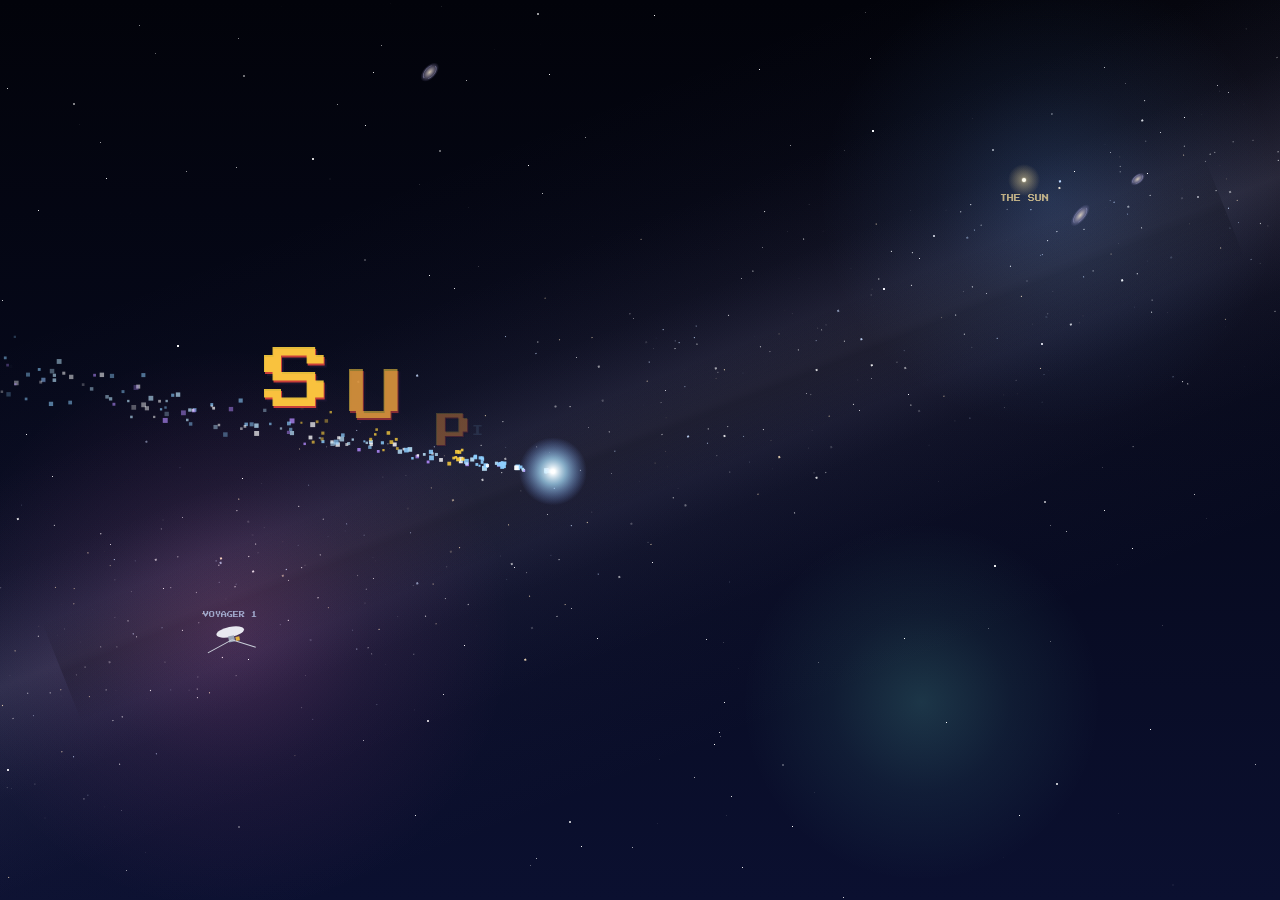
==== commit 8db33234: "Publish 25c5bb6 from main" ====
--- a/index.html
+++ b/index.html
@@ -15,7 +15,7 @@
 <link rel="preconnect" href="https://fonts.googleapis.com">
 <link rel="preconnect" href="https://fonts.gstatic.com" crossorigin>
 <link rel="stylesheet" href="https://fonts.googleapis.com/css2?family=Press+Start+2P&family=VT323&display=swap">
-<link rel="stylesheet" href="style.css?v=b8c832c">
+<link rel="stylesheet" href="style.css?v=25c5bb6">
 </head>
 <body>
 <canvas id="game" tabindex="0" aria-label="Interstellar SuperTramp game"></canvas>
@@ -130,10 +130,10 @@
   <button type="button" data-key="right" aria-label="Walk right">▶</button>
 </div>
 
-<script src="scoreboard-config.js?v=b8c832c"></script>
-<script src="scoreboard.js?v=b8c832c"></script>
-<script src="audio.js?v=b8c832c"></script>
-<script src="game.js?v=b8c832c"></script>
+<script src="scoreboard-config.js?v=25c5bb6"></script>
+<script src="scoreboard.js?v=25c5bb6"></script>
+<script src="audio.js?v=25c5bb6"></script>
+<script src="game.js?v=25c5bb6"></script>
 <script>
   // Play offline once the game has been opened (on the public site only)
   if ('serviceWorker' in navigator && /github\.io$|^localhost$|^127\.0\.0\.1$/.test(location.hostname)) {
